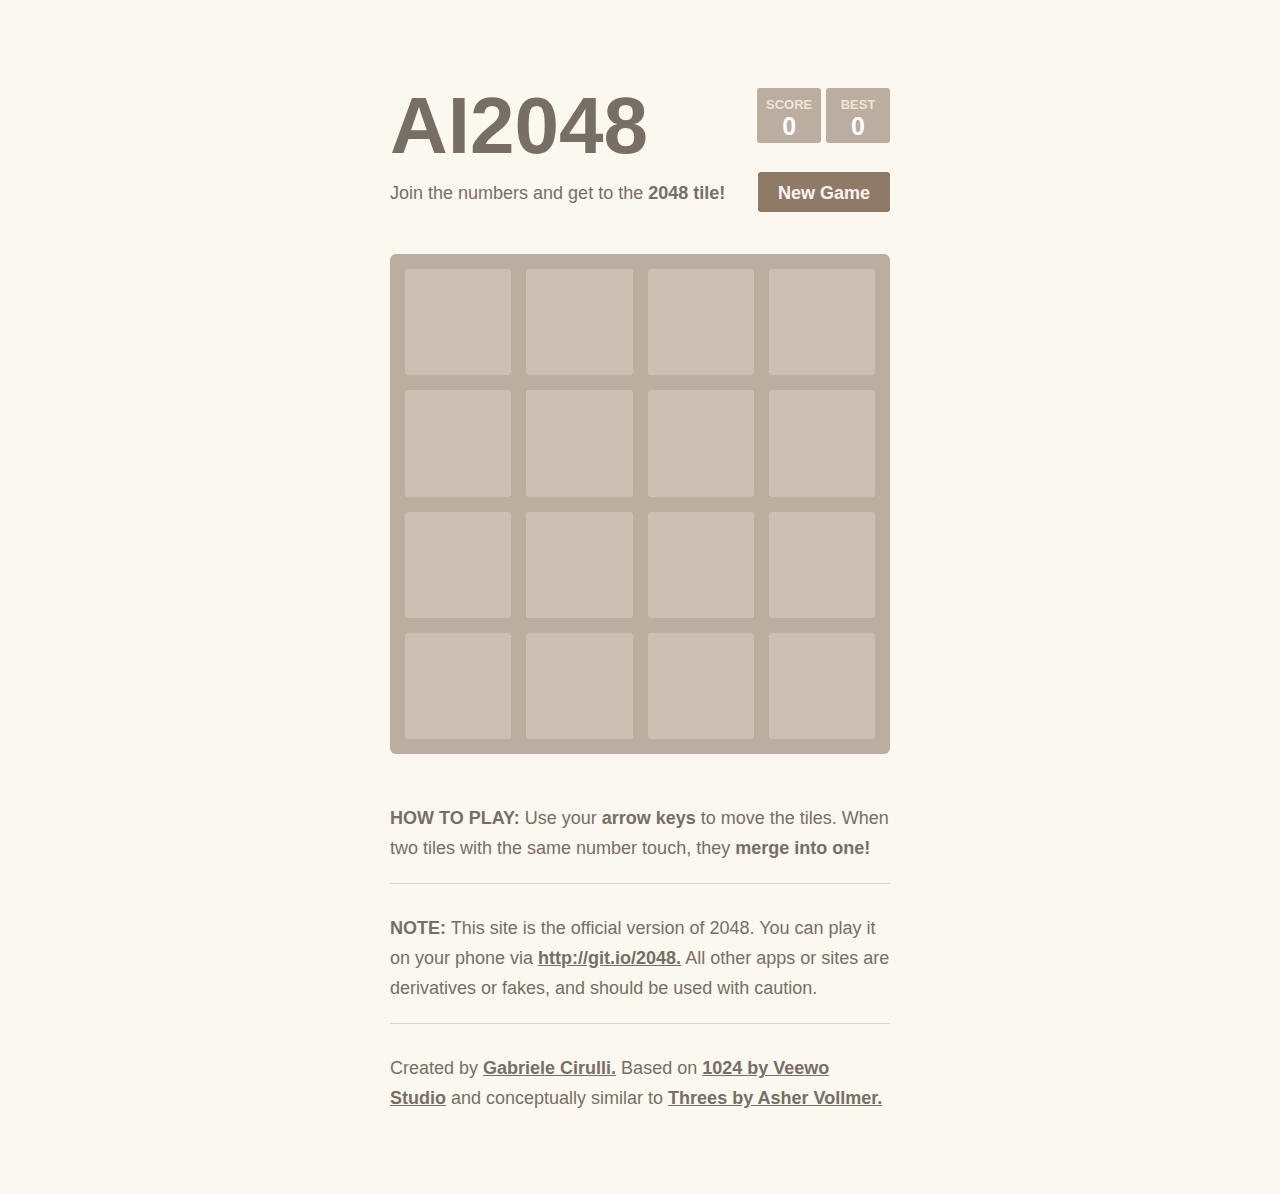
==== AI.html @ ee99774d "Added AI" ====
<!DOCTYPE html>
<html>
<head>
  <meta charset="utf-8">
  <title>2048</title>

  <link href="style/main.css" rel="stylesheet" type="text/css">
  <link rel="shortcut icon" href="favicon.ico">
  <link rel="apple-touch-icon" href="meta/apple-touch-icon.png">
  <link rel="apple-touch-startup-image" href="meta/apple-touch-startup-image-640x1096.png" media="(device-width: 320px) and (device-height: 568px) and (-webkit-device-pixel-ratio: 2)"> <!-- iPhone 5+ -->
  <link rel="apple-touch-startup-image" href="meta/apple-touch-startup-image-640x920.png"  media="(device-width: 320px) and (device-height: 480px) and (-webkit-device-pixel-ratio: 2)"> <!-- iPhone, retina -->
  <meta name="apple-mobile-web-app-capable" content="yes">
  <meta name="apple-mobile-web-app-status-bar-style" content="black">

  <meta name="HandheldFriendly" content="True">
  <meta name="MobileOptimized" content="320">
  <meta name="viewport" content="width=device-width, target-densitydpi=160dpi, initial-scale=1.0, maximum-scale=1, user-scalable=no, minimal-ui">
</head>
<body>
  <div class="container">
    <div class="heading">
      <h1 class="title"><span class="sub-title">AI</span>2048</h1>
      <div class="scores-container">
        <div class="score-container">0</div>
        <div class="best-container">0</div>
      </div>
    </div>

    <div class="above-game">
      <p class="game-intro">Join the numbers and get to the <strong>2048 tile!</strong></p>
      <a class="restart-button">New Game</a>
    </div>

    <div class="game-container">
      <div class="game-message">
        <p></p>
        <div class="lower">
	        <a class="keep-playing-button">Keep going</a>
          <a class="retry-button">Try again</a>
        </div>
      </div>

      <div class="grid-container">
        <div class="grid-row">
          <div class="grid-cell"></div>
          <div class="grid-cell"></div>
          <div class="grid-cell"></div>
          <div class="grid-cell"></div>
        </div>
        <div class="grid-row">
          <div class="grid-cell"></div>
          <div class="grid-cell"></div>
          <div class="grid-cell"></div>
          <div class="grid-cell"></div>
        </div>
        <div class="grid-row">
          <div class="grid-cell"></div>
          <div class="grid-cell"></div>
          <div class="grid-cell"></div>
          <div class="grid-cell"></div>
        </div>
        <div class="grid-row">
          <div class="grid-cell"></div>
          <div class="grid-cell"></div>
          <div class="grid-cell"></div>
          <div class="grid-cell"></div>
        </div>
      </div>

      <div class="tile-container">

      </div>
    </div>

    <p class="game-explanation">
      <strong class="important">How to play:</strong> Use your <strong>arrow keys</strong> to move the tiles. When two tiles with the same number touch, they <strong>merge into one!</strong>
    </p>
    <hr>
    <p>
    <strong class="important">Note:</strong> This site is the official version of 2048. You can play it on your phone via <a href="http://git.io/2048">http://git.io/2048.</a> All other apps or sites are derivatives or fakes, and should be used with caution.
    </p>
    <hr>
    <p>
    Created by <a href="http://gabrielecirulli.com" target="_blank">Gabriele Cirulli.</a> Based on <a href="https://itunes.apple.com/us/app/1024!/id823499224" target="_blank">1024 by Veewo Studio</a> and conceptually similar to <a href="http://asherv.com/threes/" target="_blank">Threes by Asher Vollmer.</a>
    </p>
  </div>

  <script src="js/bind_polyfill.js"></script>
  <script src="js/classlist_polyfill.js"></script>
  <script src="js/animframe_polyfill.js"></script>
  <script src="js/keyboard_input_manager.js"></script>
  <script src="js/html_actuator.js"></script>
  <script src="js/grid.js"></script>
  <script src="js/tile.js"></script>
  <script src="js/local_storage_manager.js"></script>
  <script src="js/game_manager.js"></script>
  <script src="js/AI.js"></script>
  <script src="js/application-AI.js"></script>
</body>
</html>
---- style/main.css ----
@import url(fonts/clear-sans.css);
html, body {
  margin: 0;
  padding: 0;
  background: #faf8ef;
  color: #776e65;
  font-family: "Clear Sans", "Helvetica Neue", Arial, sans-serif;
  font-size: 18px; }

body {
  margin: 80px 0; }

.heading:after {
  content: "";
  display: block;
  clear: both; }

h1.title {
  font-size: 80px;
  font-weight: bold;
  margin: 0;
  display: block;
  float: left; }

@-webkit-keyframes move-up {
  0% {
    top: 25px;
    opacity: 1; }

  100% {
    top: -50px;
    opacity: 0; } }
@-moz-keyframes move-up {
  0% {
    top: 25px;
    opacity: 1; }

  100% {
    top: -50px;
    opacity: 0; } }
@keyframes move-up {
  0% {
    top: 25px;
    opacity: 1; }

  100% {
    top: -50px;
    opacity: 0; } }
.scores-container {
  float: right;
  text-align: right; }

.score-container, .best-container {
  position: relative;
  display: inline-block;
  background: #bbada0;
  padding: 15px 25px;
  font-size: 25px;
  height: 25px;
  line-height: 47px;
  font-weight: bold;
  border-radius: 3px;
  color: white;
  margin-top: 8px;
  text-align: center; }
  .score-container:after, .best-container:after {
    position: absolute;
    width: 100%;
    top: 10px;
    left: 0;
    text-transform: uppercase;
    font-size: 13px;
    line-height: 13px;
    text-align: center;
    color: #eee4da; }
  .score-container .score-addition, .best-container .score-addition {
    position: absolute;
    right: 30px;
    color: red;
    font-size: 25px;
    line-height: 25px;
    font-weight: bold;
    color: rgba(119, 110, 101, 0.9);
    z-index: 100;
    -webkit-animation: move-up 600ms ease-in;
    -moz-animation: move-up 600ms ease-in;
    animation: move-up 600ms ease-in;
    -webkit-animation-fill-mode: both;
    -moz-animation-fill-mode: both;
    animation-fill-mode: both; }

.score-container:after {
  content: "Score"; }

.best-container:after {
  content: "Best"; }

p {
  margin-top: 0;
  margin-bottom: 10px;
  line-height: 1.65; }

a {
  color: #776e65;
  font-weight: bold;
  text-decoration: underline;
  cursor: pointer; }

strong.important {
  text-transform: uppercase; }

hr {
  border: none;
  border-bottom: 1px solid #d8d4d0;
  margin-top: 20px;
  margin-bottom: 30px; }

.container {
  width: 500px;
  margin: 0 auto; }

@-webkit-keyframes fade-in {
  0% {
    opacity: 0; }

  100% {
    opacity: 1; } }
@-moz-keyframes fade-in {
  0% {
    opacity: 0; }

  100% {
    opacity: 1; } }
@keyframes fade-in {
  0% {
    opacity: 0; }

  100% {
    opacity: 1; } }
.game-container {
  margin-top: 40px;
  position: relative;
  padding: 15px;
  cursor: default;
  -webkit-touch-callout: none;
  -ms-touch-callout: none;
  -webkit-user-select: none;
  -moz-user-select: none;
  -ms-user-select: none;
  -ms-touch-action: none;
  touch-action: none;
  background: #bbada0;
  border-radius: 6px;
  width: 500px;
  height: 500px;
  -webkit-box-sizing: border-box;
  -moz-box-sizing: border-box;
  box-sizing: border-box; }
  .game-container .game-message {
    display: none;
    position: absolute;
    top: 0;
    right: 0;
    bottom: 0;
    left: 0;
    background: rgba(238, 228, 218, 0.5);
    z-index: 100;
    text-align: center;
    -webkit-animation: fade-in 800ms ease 1200ms;
    -moz-animation: fade-in 800ms ease 1200ms;
    animation: fade-in 800ms ease 1200ms;
    -webkit-animation-fill-mode: both;
    -moz-animation-fill-mode: both;
    animation-fill-mode: both; }
    .game-container .game-message p {
      font-size: 60px;
      font-weight: bold;
      height: 60px;
      line-height: 60px;
      margin-top: 222px; }
    .game-container .game-message .lower {
      display: block;
      margin-top: 59px; }
    .game-container .game-message a {
      display: inline-block;
      background: #8f7a66;
      border-radius: 3px;
      padding: 0 20px;
      text-decoration: none;
      color: #f9f6f2;
      height: 40px;
      line-height: 42px;
      margin-left: 9px; }
      .game-container .game-message a.keep-playing-button {
        display: none; }
    .game-container .game-message.game-won {
      background: rgba(237, 194, 46, 0.5);
      color: #f9f6f2; }
      .game-container .game-message.game-won a.keep-playing-button {
        display: inline-block; }
    .game-container .game-message.game-won, .game-container .game-message.game-over {
      display: block; }

.grid-container {
  position: absolute;
  z-index: 1; }

.grid-row {
  margin-bottom: 15px; }
  .grid-row:last-child {
    margin-bottom: 0; }
  .grid-row:after {
    content: "";
    display: block;
    clear: both; }

.grid-cell {
  width: 106.25px;
  height: 106.25px;
  margin-right: 15px;
  float: left;
  border-radius: 3px;
  background: rgba(238, 228, 218, 0.35); }
  .grid-cell:last-child {
    margin-right: 0; }

.tile-container {
  position: absolute;
  z-index: 2; }

.tile, .tile .tile-inner {
  width: 107px;
  height: 107px;
  line-height: 116.25px; }
.tile.tile-position-1-1 {
  -webkit-transform: translate(0px, 0px);
  -moz-transform: translate(0px, 0px);
  transform: translate(0px, 0px); }
.tile.tile-position-1-2 {
  -webkit-transform: translate(0px, 121px);
  -moz-transform: translate(0px, 121px);
  transform: translate(0px, 121px); }
.tile.tile-position-1-3 {
  -webkit-transform: translate(0px, 242px);
  -moz-transform: translate(0px, 242px);
  transform: translate(0px, 242px); }
.tile.tile-position-1-4 {
  -webkit-transform: translate(0px, 363px);
  -moz-transform: translate(0px, 363px);
  transform: translate(0px, 363px); }
.tile.tile-position-2-1 {
  -webkit-transform: translate(121px, 0px);
  -moz-transform: translate(121px, 0px);
  transform: translate(121px, 0px); }
.tile.tile-position-2-2 {
  -webkit-transform: translate(121px, 121px);
  -moz-transform: translate(121px, 121px);
  transform: translate(121px, 121px); }
.tile.tile-position-2-3 {
  -webkit-transform: translate(121px, 242px);
  -moz-transform: translate(121px, 242px);
  transform: translate(121px, 242px); }
.tile.tile-position-2-4 {
  -webkit-transform: translate(121px, 363px);
  -moz-transform: translate(121px, 363px);
  transform: translate(121px, 363px); }
.tile.tile-position-3-1 {
  -webkit-transform: translate(242px, 0px);
  -moz-transform: translate(242px, 0px);
  transform: translate(242px, 0px); }
.tile.tile-position-3-2 {
  -webkit-transform: translate(242px, 121px);
  -moz-transform: translate(242px, 121px);
  transform: translate(242px, 121px); }
.tile.tile-position-3-3 {
  -webkit-transform: translate(242px, 242px);
  -moz-transform: translate(242px, 242px);
  transform: translate(242px, 242px); }
.tile.tile-position-3-4 {
  -webkit-transform: translate(242px, 363px);
  -moz-transform: translate(242px, 363px);
  transform: translate(242px, 363px); }
.tile.tile-position-4-1 {
  -webkit-transform: translate(363px, 0px);
  -moz-transform: translate(363px, 0px);
  transform: translate(363px, 0px); }
.tile.tile-position-4-2 {
  -webkit-transform: translate(363px, 121px);
  -moz-transform: translate(363px, 121px);
  transform: translate(363px, 121px); }
.tile.tile-position-4-3 {
  -webkit-transform: translate(363px, 242px);
  -moz-transform: translate(363px, 242px);
  transform: translate(363px, 242px); }
.tile.tile-position-4-4 {
  -webkit-transform: translate(363px, 363px);
  -moz-transform: translate(363px, 363px);
  transform: translate(363px, 363px); }

.tile {
  position: absolute;
  -webkit-transition: 100ms ease-in-out;
  -moz-transition: 100ms ease-in-out;
  transition: 100ms ease-in-out;
  -webkit-transition-property: -webkit-transform;
  -moz-transition-property: -moz-transform;
  transition-property: transform; }
  .tile .tile-inner {
    border-radius: 3px;
    background: #eee4da;
    text-align: center;
    font-weight: bold;
    z-index: 10;
    font-size: 55px; }
  .tile.tile-2 .tile-inner {
    background: #eee4da;
    box-shadow: 0 0 30px 10px rgba(243, 215, 116, 0), inset 0 0 0 1px rgba(255, 255, 255, 0); }
  .tile.tile-4 .tile-inner {
    background: #ede0c8;
    box-shadow: 0 0 30px 10px rgba(243, 215, 116, 0), inset 0 0 0 1px rgba(255, 255, 255, 0); }
  .tile.tile-8 .tile-inner {
    color: #f9f6f2;
    background: #f2b179; }
  .tile.tile-16 .tile-inner {
    color: #f9f6f2;
    background: #f59563; }
  .tile.tile-32 .tile-inner {
    color: #f9f6f2;
    background: #f67c5f; }
  .tile.tile-64 .tile-inner {
    color: #f9f6f2;
    background: #f65e3b; }
  .tile.tile-128 .tile-inner {
    color: #f9f6f2;
    background: #edcf72;
    box-shadow: 0 0 30px 10px rgba(243, 215, 116, 0.2381), inset 0 0 0 1px rgba(255, 255, 255, 0.14286);
    font-size: 45px; }
    @media screen and (max-width: 520px) {
      .tile.tile-128 .tile-inner {
        font-size: 25px; } }
  .tile.tile-256 .tile-inner {
    color: #f9f6f2;
    background: #edcc61;
    box-shadow: 0 0 30px 10px rgba(243, 215, 116, 0.31746), inset 0 0 0 1px rgba(255, 255, 255, 0.19048);
    font-size: 45px; }
    @media screen and (max-width: 520px) {
      .tile.tile-256 .tile-inner {
        font-size: 25px; } }
  .tile.tile-512 .tile-inner {
    color: #f9f6f2;
    background: #edc850;
    box-shadow: 0 0 30px 10px rgba(243, 215, 116, 0.39683), inset 0 0 0 1px rgba(255, 255, 255, 0.2381);
    font-size: 45px; }
    @media screen and (max-width: 520px) {
      .tile.tile-512 .tile-inner {
        font-size: 25px; } }
  .tile.tile-1024 .tile-inner {
    color: #f9f6f2;
    background: #edc53f;
    box-shadow: 0 0 30px 10px rgba(243, 215, 116, 0.47619), inset 0 0 0 1px rgba(255, 255, 255, 0.28571);
    font-size: 35px; }
    @media screen and (max-width: 520px) {
      .tile.tile-1024 .tile-inner {
        font-size: 15px; } }
  .tile.tile-2048 .tile-inner {
    color: #f9f6f2;
    background: #edc22e;
    box-shadow: 0 0 30px 10px rgba(243, 215, 116, 0.55556), inset 0 0 0 1px rgba(255, 255, 255, 0.33333);
    font-size: 35px; }
    @media screen and (max-width: 520px) {
      .tile.tile-2048 .tile-inner {
        font-size: 15px; } }
  .tile.tile-super .tile-inner {
    color: #f9f6f2;
    background: #3c3a32;
    font-size: 30px; }
    @media screen and (max-width: 520px) {
      .tile.tile-super .tile-inner {
        font-size: 10px; } }

@-webkit-keyframes appear {
  0% {
    opacity: 0;
    -webkit-transform: scale(0);
    -moz-transform: scale(0);
    transform: scale(0); }

  100% {
    opacity: 1;
    -webkit-transform: scale(1);
    -moz-transform: scale(1);
    transform: scale(1); } }
@-moz-keyframes appear {
  0% {
    opacity: 0;
    -webkit-transform: scale(0);
    -moz-transform: scale(0);
    transform: scale(0); }

  100% {
    opacity: 1;
    -webkit-transform: scale(1);
    -moz-transform: scale(1);
    transform: scale(1); } }
@keyframes appear {
  0% {
    opacity: 0;
    -webkit-transform: scale(0);
    -moz-transform: scale(0);
    transform: scale(0); }

  100% {
    opacity: 1;
    -webkit-transform: scale(1);
    -moz-transform: scale(1);
    transform: scale(1); } }
.tile-new .tile-inner {
  -webkit-animation: appear 200ms ease 100ms;
  -moz-animation: appear 200ms ease 100ms;
  animation: appear 200ms ease 100ms;
  -webkit-animation-fill-mode: backwards;
  -moz-animation-fill-mode: backwards;
  animation-fill-mode: backwards; }

@-webkit-keyframes pop {
  0% {
    -webkit-transform: scale(0);
    -moz-transform: scale(0);
    transform: scale(0); }

  50% {
    -webkit-transform: scale(1.2);
    -moz-transform: scale(1.2);
    transform: scale(1.2); }

  100% {
    -webkit-transform: scale(1);
    -moz-transform: scale(1);
    transform: scale(1); } }
@-moz-keyframes pop {
  0% {
    -webkit-transform: scale(0);
    -moz-transform: scale(0);
    transform: scale(0); }

  50% {
    -webkit-transform: scale(1.2);
    -moz-transform: scale(1.2);
    transform: scale(1.2); }

  100% {
    -webkit-transform: scale(1);
    -moz-transform: scale(1);
    transform: scale(1); } }
@keyframes pop {
  0% {
    -webkit-transform: scale(0);
    -moz-transform: scale(0);
    transform: scale(0); }

  50% {
    -webkit-transform: scale(1.2);
    -moz-transform: scale(1.2);
    transform: scale(1.2); }

  100% {
    -webkit-transform: scale(1);
    -moz-transform: scale(1);
    transform: scale(1); } }
.tile-merged .tile-inner {
  z-index: 20;
  -webkit-animation: pop 200ms ease 100ms;
  -moz-animation: pop 200ms ease 100ms;
  animation: pop 200ms ease 100ms;
  -webkit-animation-fill-mode: backwards;
  -moz-animation-fill-mode: backwards;
  animation-fill-mode: backwards; }

.above-game:after {
  content: "";
  display: block;
  clear: both; }

.game-intro {
  float: left;
  line-height: 42px;
  margin-bottom: 0; }

.restart-button {
  display: inline-block;
  background: #8f7a66;
  border-radius: 3px;
  padding: 0 20px;
  text-decoration: none;
  color: #f9f6f2;
  height: 40px;
  line-height: 42px;
  display: block;
  text-align: center;
  float: right; }

.game-explanation {
  margin-top: 50px; }

@media screen and (max-width: 520px) {
  html, body {
    font-size: 15px; }

  body {
    margin: 20px 0;
    padding: 0 20px; }

  h1.title {
    font-size: 27px;
    margin-top: 15px; }

  .container {
    width: 280px;
    margin: 0 auto; }

  .score-container, .best-container {
    margin-top: 0;
    padding: 15px 10px;
    min-width: 40px; }

  .heading {
    margin-bottom: 10px; }

  .game-intro {
    width: 55%;
    display: block;
    box-sizing: border-box;
    line-height: 1.65; }

  .restart-button {
    width: 42%;
    padding: 0;
    display: block;
    box-sizing: border-box;
    margin-top: 2px; }

  .game-container {
    margin-top: 17px;
    position: relative;
    padding: 10px;
    cursor: default;
    -webkit-touch-callout: none;
    -ms-touch-callout: none;
    -webkit-user-select: none;
    -moz-user-select: none;
    -ms-user-select: none;
    -ms-touch-action: none;
    touch-action: none;
    background: #bbada0;
    border-radius: 6px;
    width: 280px;
    height: 280px;
    -webkit-box-sizing: border-box;
    -moz-box-sizing: border-box;
    box-sizing: border-box; }
    .game-container .game-message {
      display: none;
      position: absolute;
      top: 0;
      right: 0;
      bottom: 0;
      left: 0;
      background: rgba(238, 228, 218, 0.5);
      z-index: 100;
      text-align: center;
      -webkit-animation: fade-in 800ms ease 1200ms;
      -moz-animation: fade-in 800ms ease 1200ms;
      animation: fade-in 800ms ease 1200ms;
      -webkit-animation-fill-mode: both;
      -moz-animation-fill-mode: both;
      animation-fill-mode: both; }
      .game-container .game-message p {
        font-size: 60px;
        font-weight: bold;
        height: 60px;
        line-height: 60px;
        margin-top: 222px; }
      .game-container .game-message .lower {
        display: block;
        margin-top: 59px; }
      .game-container .game-message a {
        display: inline-block;
        background: #8f7a66;
        border-radius: 3px;
        padding: 0 20px;
        text-decoration: none;
        color: #f9f6f2;
        height: 40px;
        line-height: 42px;
        margin-left: 9px; }
        .game-container .game-message a.keep-playing-button {
          display: none; }
      .game-container .game-message.game-won {
        background: rgba(237, 194, 46, 0.5);
        color: #f9f6f2; }
        .game-container .game-message.game-won a.keep-playing-button {
          display: inline-block; }
      .game-container .game-message.game-won, .game-container .game-message.game-over {
        display: block; }

  .grid-container {
    position: absolute;
    z-index: 1; }

  .grid-row {
    margin-bottom: 10px; }
    .grid-row:last-child {
      margin-bottom: 0; }
    .grid-row:after {
      content: "";
      display: block;
      clear: both; }

  .grid-cell {
    width: 57.5px;
    height: 57.5px;
    margin-right: 10px;
    float: left;
    border-radius: 3px;
    background: rgba(238, 228, 218, 0.35); }
    .grid-cell:last-child {
      margin-right: 0; }

  .tile-container {
    position: absolute;
    z-index: 2; }

  .tile, .tile .tile-inner {
    width: 58px;
    height: 58px;
    line-height: 67.5px; }
  .tile.tile-position-1-1 {
    -webkit-transform: translate(0px, 0px);
    -moz-transform: translate(0px, 0px);
    transform: translate(0px, 0px); }
  .tile.tile-position-1-2 {
    -webkit-transform: translate(0px, 67px);
    -moz-transform: translate(0px, 67px);
    transform: translate(0px, 67px); }
  .tile.tile-position-1-3 {
    -webkit-transform: translate(0px, 135px);
    -moz-transform: translate(0px, 135px);
    transform: translate(0px, 135px); }
  .tile.tile-position-1-4 {
    -webkit-transform: translate(0px, 202px);
    -moz-transform: translate(0px, 202px);
    transform: translate(0px, 202px); }
  .tile.tile-position-2-1 {
    -webkit-transform: translate(67px, 0px);
    -moz-transform: translate(67px, 0px);
    transform: translate(67px, 0px); }
  .tile.tile-position-2-2 {
    -webkit-transform: translate(67px, 67px);
    -moz-transform: translate(67px, 67px);
    transform: translate(67px, 67px); }
  .tile.tile-position-2-3 {
    -webkit-transform: translate(67px, 135px);
    -moz-transform: translate(67px, 135px);
    transform: translate(67px, 135px); }
  .tile.tile-position-2-4 {
    -webkit-transform: translate(67px, 202px);
    -moz-transform: translate(67px, 202px);
    transform: translate(67px, 202px); }
  .tile.tile-position-3-1 {
    -webkit-transform: translate(135px, 0px);
    -moz-transform: translate(135px, 0px);
    transform: translate(135px, 0px); }
  .tile.tile-position-3-2 {
    -webkit-transform: translate(135px, 67px);
    -moz-transform: translate(135px, 67px);
    transform: translate(135px, 67px); }
  .tile.tile-position-3-3 {
    -webkit-transform: translate(135px, 135px);
    -moz-transform: translate(135px, 135px);
    transform: translate(135px, 135px); }
  .tile.tile-position-3-4 {
    -webkit-transform: translate(135px, 202px);
    -moz-transform: translate(135px, 202px);
    transform: translate(135px, 202px); }
  .tile.tile-position-4-1 {
    -webkit-transform: translate(202px, 0px);
    -moz-transform: translate(202px, 0px);
    transform: translate(202px, 0px); }
  .tile.tile-position-4-2 {
    -webkit-transform: translate(202px, 67px);
    -moz-transform: translate(202px, 67px);
    transform: translate(202px, 67px); }
  .tile.tile-position-4-3 {
    -webkit-transform: translate(202px, 135px);
    -moz-transform: translate(202px, 135px);
    transform: translate(202px, 135px); }
  .tile.tile-position-4-4 {
    -webkit-transform: translate(202px, 202px);
    -moz-transform: translate(202px, 202px);
    transform: translate(202px, 202px); }

  .tile .tile-inner {
    font-size: 35px; }

  .game-message p {
    font-size: 30px !important;
    height: 30px !important;
    line-height: 30px !important;
    margin-top: 90px !important; }
  .game-message .lower {
    margin-top: 30px !important; } }
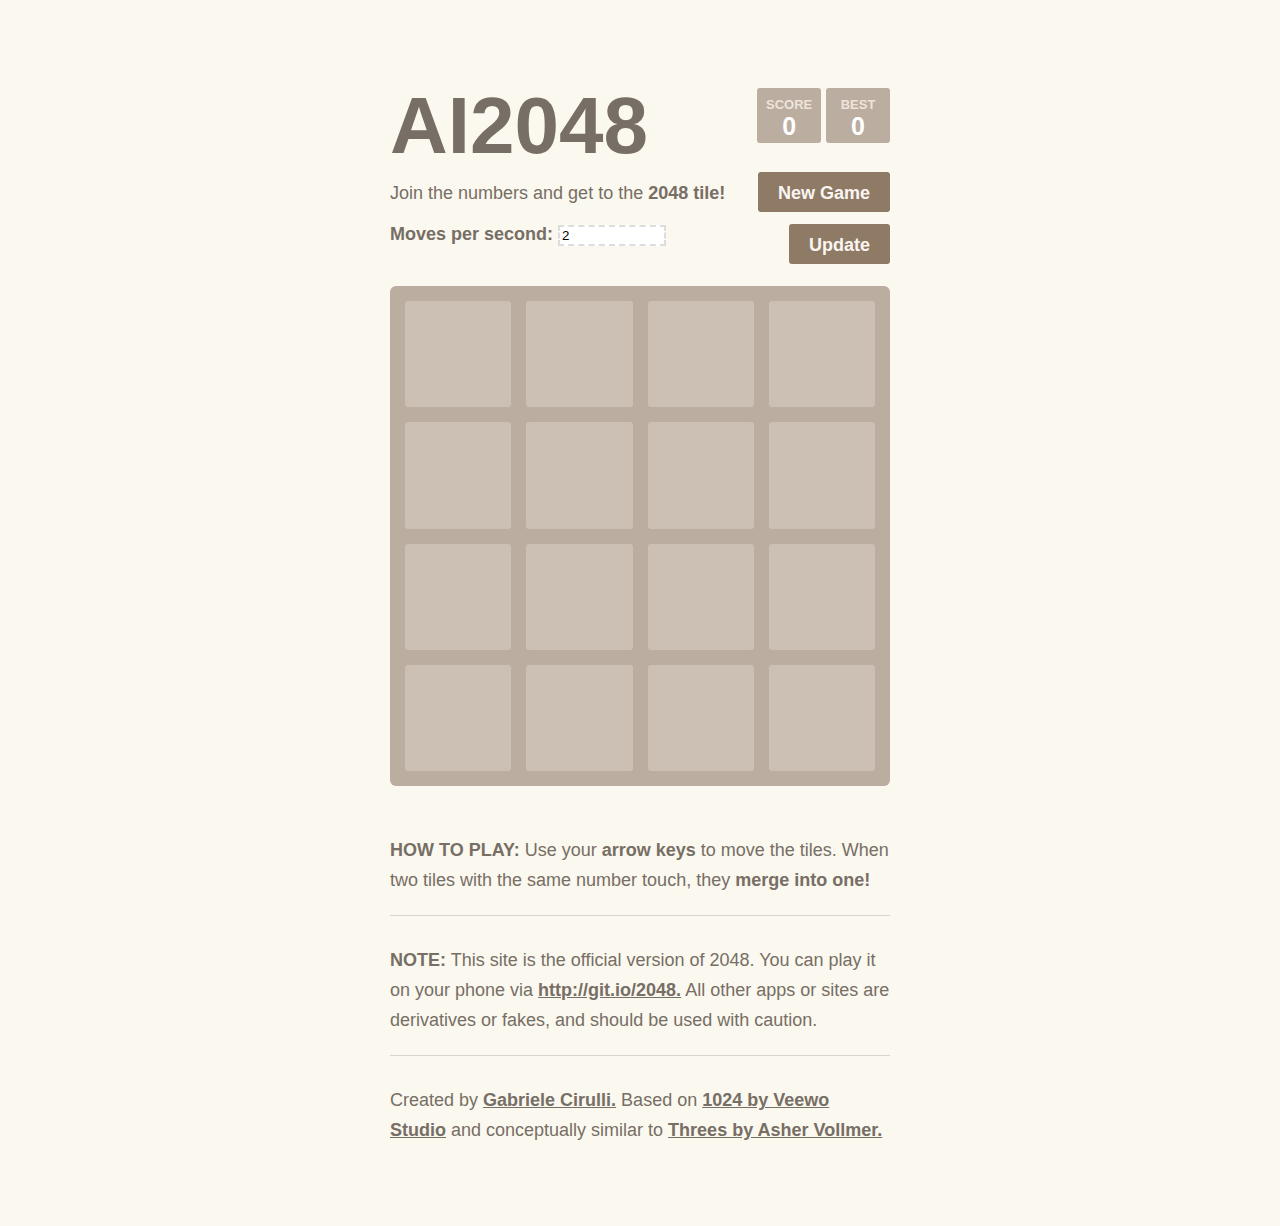
==== commit dec2fa51: "Added moves per second + new AI work in progress" ====
--- a/AI.html
+++ b/AI.html
@@ -5,6 +5,7 @@
   <title>2048</title>
 
   <link href="style/main.css" rel="stylesheet" type="text/css">
+  <link href="style/AI.css" rel="stylesheet" type="text/css">
   <link rel="shortcut icon" href="favicon.ico">
   <link rel="apple-touch-icon" href="meta/apple-touch-icon.png">
   <link rel="apple-touch-startup-image" href="meta/apple-touch-startup-image-640x1096.png" media="(device-width: 320px) and (device-height: 568px) and (-webkit-device-pixel-ratio: 2)"> <!-- iPhone 5+ -->
@@ -30,6 +31,12 @@
       <p class="game-intro">Join the numbers and get to the <strong>2048 tile!</strong></p>
       <a class="restart-button">New Game</a>
     </div>
+
+	<div class="mps-holder">
+		<b>Moves per second:</b>
+		<input type="text" id="mps" value="2">
+		<a id="mps-update-button">Update</a>
+	</div>
 
     <div class="game-container">
       <div class="game-message">
--- a/style/AI.css
+++ b/style/AI.css
@@ -0,0 +1,22 @@
+#mps-update-button {
+  display: inline-block;
+  background: #8f7a66;
+  border-radius: 3px;
+  padding: 0 20px;
+  text-decoration: none;
+  color: #f9f6f2;
+  height: 40px;
+  line-height: 42px;
+  cursor: pointer;
+  display: block;
+  text-align: center;
+  float: right; }
+
+.mps-holder{
+	margin: 10px 0;
+}
+
+#mps{
+	width: 100px;
+	border: 2px dashed #ddd;
+}